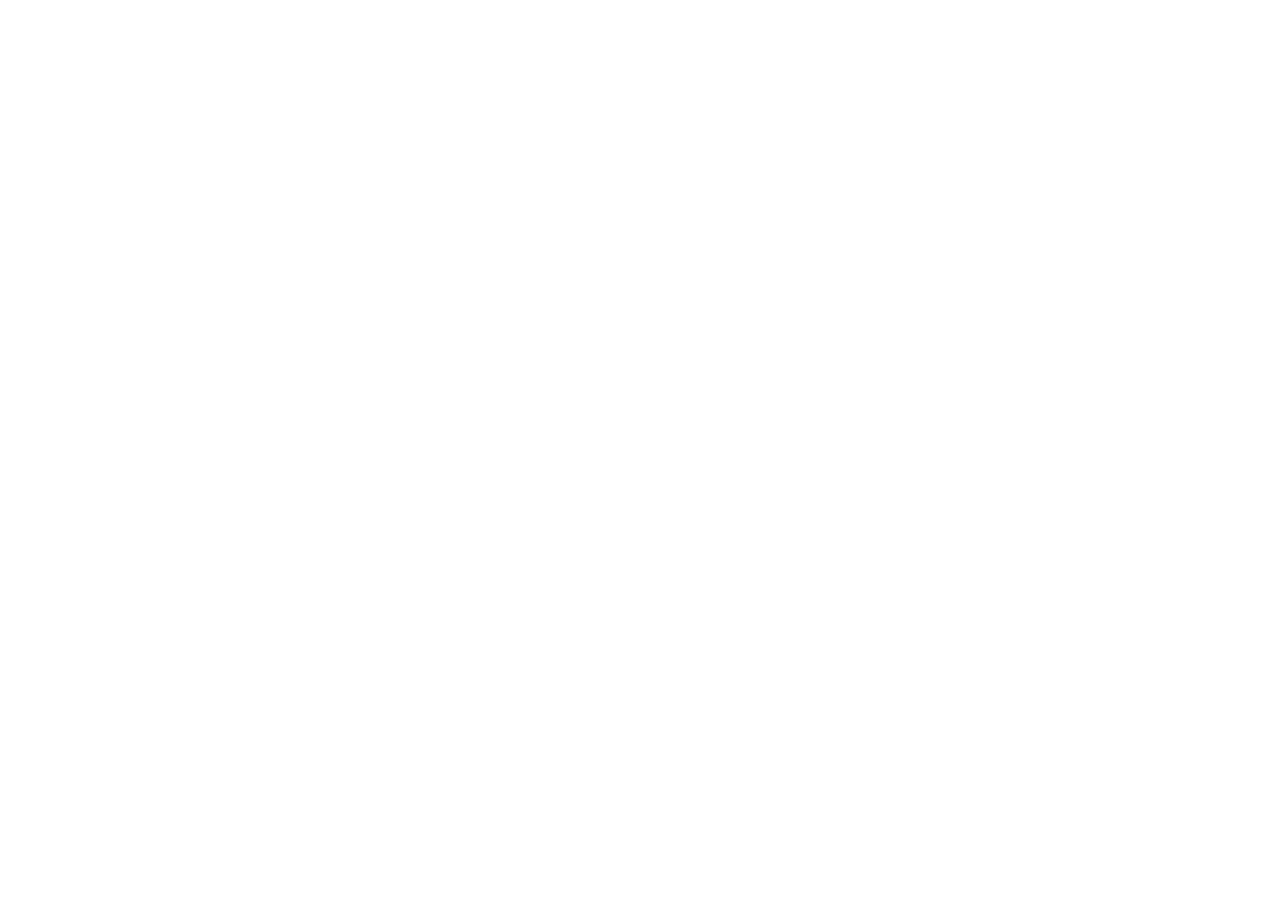
==== index.html @ 2e092e5c "Setup" ====
<!DOCTYPE html>
<html lang="en">
<head>
  <meta charset="utf-8">
  <meta name="viewport" content="width=device-width, initial-scale=1, shrink-to-fit=no">
  <meta http-equiv="x-ua-compatible" content="ie=edge">

  <title>Gilbert Bunnell Foundation | Home</title>
  <link rel="stylesheet" href="css/style.css">

</head>
<body>
<!-- NAVIGATION ------>
  <header>
    <nav></nav>
  </header>

<!-- END NAVIGATION------>

  <section class="hero flex-container">
    <form></form>
  </section>

<!-- FOOTER ------>

  <footer>

  </footer>

<!-- END FOOTER ------>

</body>

</html>
---- css/style.css ----
.flex-container {
  display: flex;
}
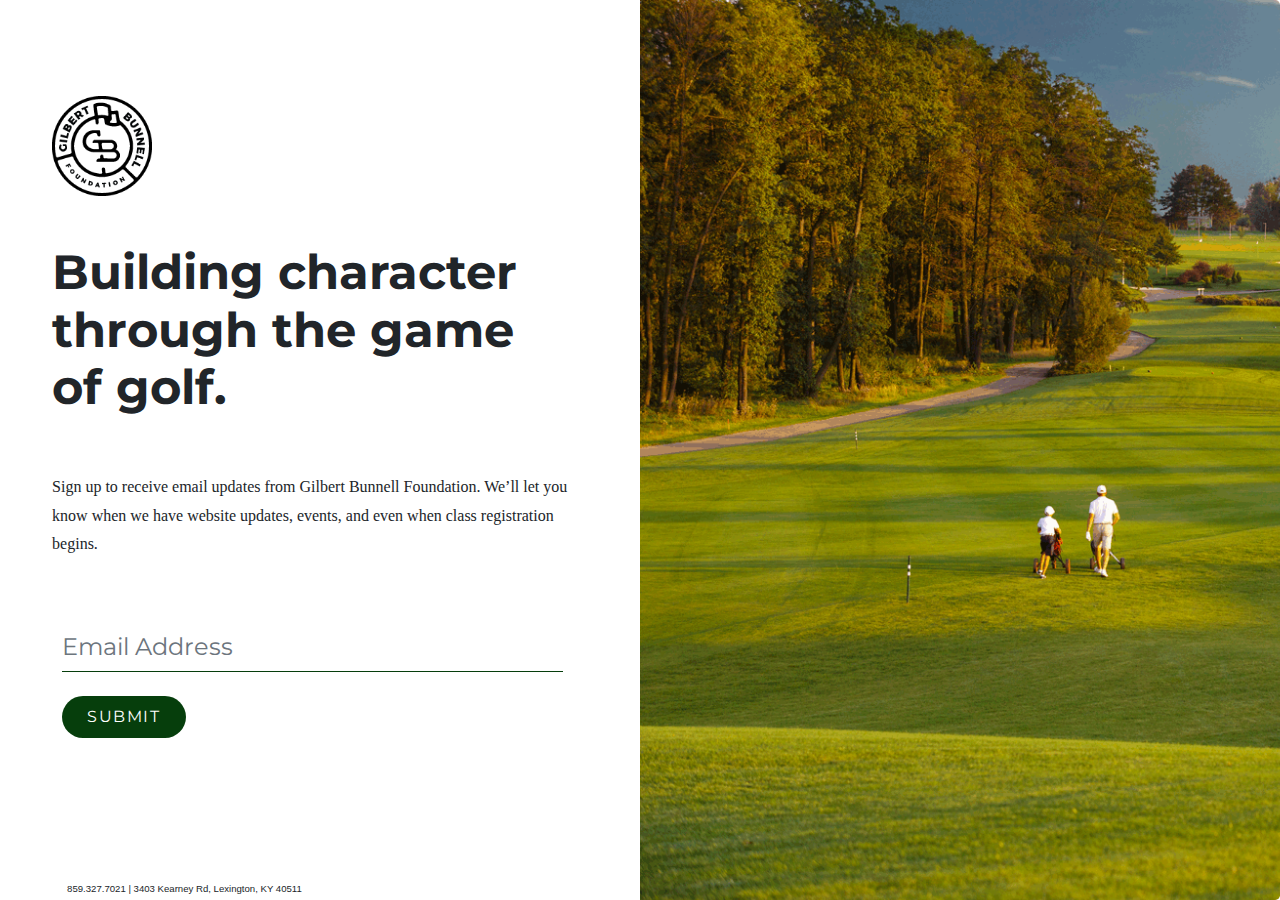
==== commit 7c6d6ab8: "Round 01" ====
--- a/index.html
+++ b/index.html
@@ -7,19 +7,46 @@
 
   <title>Gilbert Bunnell Foundation | Home</title>
   <link rel="stylesheet" href="css/style.css">
+  <link href="https://fonts.googleapis.com/css?family=Montserrat:300,400,700" rel="stylesheet">
+  <link rel="stylesheet" href="https://maxcdn.bootstrapcdn.com/bootstrap/4.0.0/css/bootstrap.min.css" integrity="sha384-Gn5384xqQ1aoWXA+058RXPxPg6fy4IWvTNh0E263XmFcJlSAwiGgFAW/dAiS6JXm" crossorigin="anonymous">
+  <script src="https://maxcdn.bootstrapcdn.com/bootstrap/4.0.0/js/bootstrap.min.js" integrity="sha384-JZR6Spejh4U02d8jOt6vLEHfe/JQGiRRSQQxSfFWpi1MquVdAyjUar5+76PVCmYl" crossorigin="anonymous"></script>
 
 </head>
 <body>
 <!-- NAVIGATION ------>
-  <header>
-    <nav></nav>
-  </header>
+
 
 <!-- END NAVIGATION------>
 
-  <section class="hero flex-container">
-    <form></form>
+
+<section class="jumbotron gbf-home container-fluid">
+  <section class="row h-100">
+      <div class="col-md">
+        <div class="col-10 mx-auto text-left mt-5">
+          <div class="row"><img class="hero_logo mt-5" src="assets/Dark_Logo.png"></div>
+          <div class="row">
+            <h1 class="col-12 py-5 font-weight-bold pl-0">Building character through the game of golf.</h1>
+            <p>Sign up to receive email updates from Gilbert Bunnell Foundation. We’ll let you know when we have website updates, events, and even when class registration begins.</p>
+          </div>
+          <form class="form-row">
+
+                  <input type="email" class="gbf-form form-control pl-0 mt-5 mb-4" placeholder="Email Address">
+            <br>
+                  <button type="submit" class="btn gbf-btn-primary px-4 py-2 mb-5 text-uppercase">Submit</button>
+
+          </form>
+          <div class="xs-font pt-5 mt-5"> 859.327.7021 | 3403 Kearney Rd, Lexington, KY 40511<br>Copyright © The Gilbert Bunnell Foundation 2018</div>
+      </div>
+    </div>
+      <div class="col-md hero home">
+      </div>
+
+
+
+
+
   </section>
+</section>
 
 <!-- FOOTER ------>
 
--- a/css/style.css
+++ b/css/style.css
@@ -1,3 +1,37 @@
-.flex-container {
-  display: flex;
+.jumbotron.gbf-home {height: 100vh; width: 100%; overflow: hidden; background-color: #ffffff; padding: 0px;margin-bottom: 0px;}
+
+.hero.home {
+  background-image:url(../assets/hero_home.png);
+  background-size: cover;
 }
+
+.hero_logo{width: 100px; height:100px;}
+
+h1{font-family: 'Montserrat', sans-serif !important; font-size: 3em !important;   -moz-osx-font-smoothing: grayscale;
+  -webkit-font-smoothing: antialiased;}
+
+.xs-font {font-size: .6em;}
+
+p{font-family: 'Palatino', Georgia, serif; font-size: 1em; line-height: 1.8em;}
+
+.gbf-form{
+  font-family: 'Montserrat', sans-serif;
+  font-weight: 400;
+  font-size: 1.5em !important;
+  border: 0px !important;
+  border-radius: 0px !important;
+  max-width: 720px;
+  border-bottom: 1px solid #063E0C !important;
+  -moz-osx-font-smoothing: grayscale;
+  -webkit-font-smoothing: antialiased;
+}
+
+.gbf-btn-primary{
+  font-family: 'Montserrat', sans-serif;
+  color: #ffffff;
+  background-color: #063E0C;
+  letter-spacing: .1em;
+  border-radius: 40px !important;
+  -moz-osx-font-smoothing: grayscale;
+  -webkit-font-smoothing: antialiased;
+}
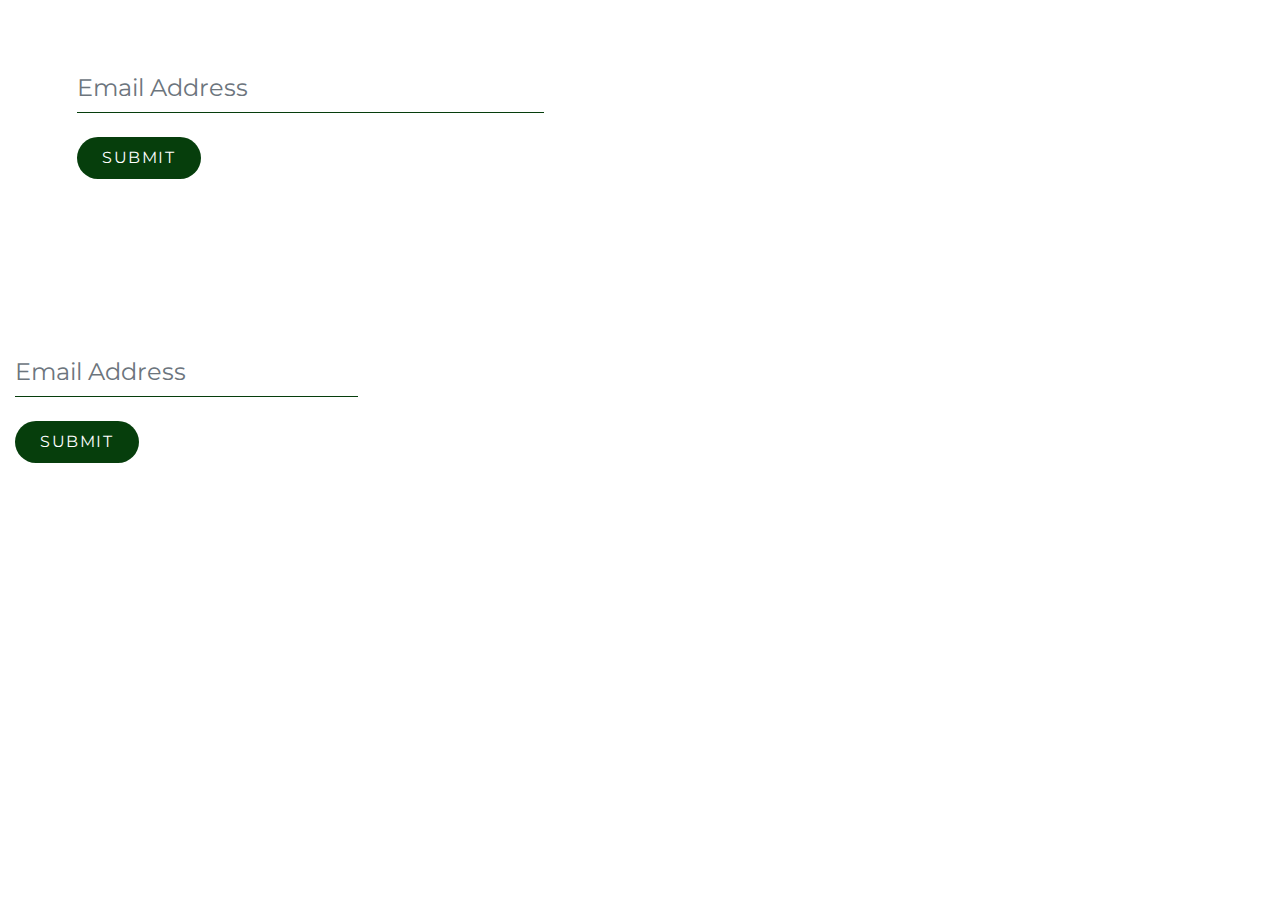
==== commit 5d9c7411: "BS4 Bones" ====
--- a/index.html
+++ b/index.html
@@ -13,12 +13,114 @@
 
 </head>
 <body>
-<!-- NAVIGATION ------>
+<!-- NAVIGATION -->
 
 
-<!-- END NAVIGATION------>
+<!-- END NAVIGATION-->
+<section class="container-fluid navbar sticky-nav">
+  <nav>
+
+  </nav>
+</section>
+
+<section id="home" class="container-fluid">
+  <section class="row col-11 mx-auto">
+    <div class="intro-lockup">
+      <div class="hero-text"></div>
+      <form class="form-row">
+        <input type="email" class="gbf-form form-control pl-0 mt-5 mb-4" placeholder="Email Address">
+        <button type="submit" class="btn gbf-btn-primary px-4 py-2 mb-5 text-uppercase">Submit</button>
+      </form>
+    </div>
+  </section>
+</secion>
+
+<section id="about" class="container-fluid">
+  <section class="row col-11 mx-auto">
+    <div class="col-12 col-md-5">
+        <h5></h5>
+        <h1></h1>
+        <p></p>
+    </div>
+    <div class="col-10 col-md-6 offset-md-1 mx-auto">
+      <img>
+    </div>
+  </section>
+</section>
+
+<section id="mission" class="container-fluid">
+  <section class="row col-11 mx-auto">
+    <div class="col-12 col-md-10 col-lg-8 mx-auto">
+    </div>
+  </section>
+</section>
+
+<section id="location" class="container-fluid">
+  <section class="row col-11 mx-auto">
+    <div class="col-10 col-md-8 mx-auto">
+        <img>
+    </div>
+    <div class="col-12 col-md-3 offset-md-1">
+        <h5></h5>
+        <h1></h1>
+        <p></p>
+    </div>
+  </section>
+</section>
+
+<section id="registration" class="container-fluid">
+  <section class="row col-11 mx-auto">
+    <div class="col-12 col-md-3">
+        <h5></h5>
+        <h1></h1>
+        <p></p>
+    </div>
+    <div class="col-10 col-md-8 offset-md-1 mx-auto">
+        <img>
+    </div>
+  </section>
+</section>
+
+<section id="ankle" class="container-fluid">
+  <section class="row">
+    <div>
+        <h5></h5>
+        <h1></h1>
+        <input type="email" class="gbf-form form-control pl-0 mt-5 mb-4" placeholder="Email Address">
+        <button type="submit" class="btn gbf-btn-primary px-4 py-2 mb-5 text-uppercase">Submit</button>      
+    </div>
+  </section>
+</section>
+
+<section id="footer" class="container-fluid">
+  <footer>
+    
+  </footer>
+</section>
+  
 
 
+
+
+
+
+
+
+
+
+
+
+
+
+
+
+
+
+
+
+
+
+<!--
 <section class="jumbotron gbf-home container-fluid">
   <section class="row h-100">
       <div class="col-md">
@@ -47,7 +149,7 @@
 
   </section>
 </section>
-
+-->
 <!-- FOOTER ------>
 
   <footer>
